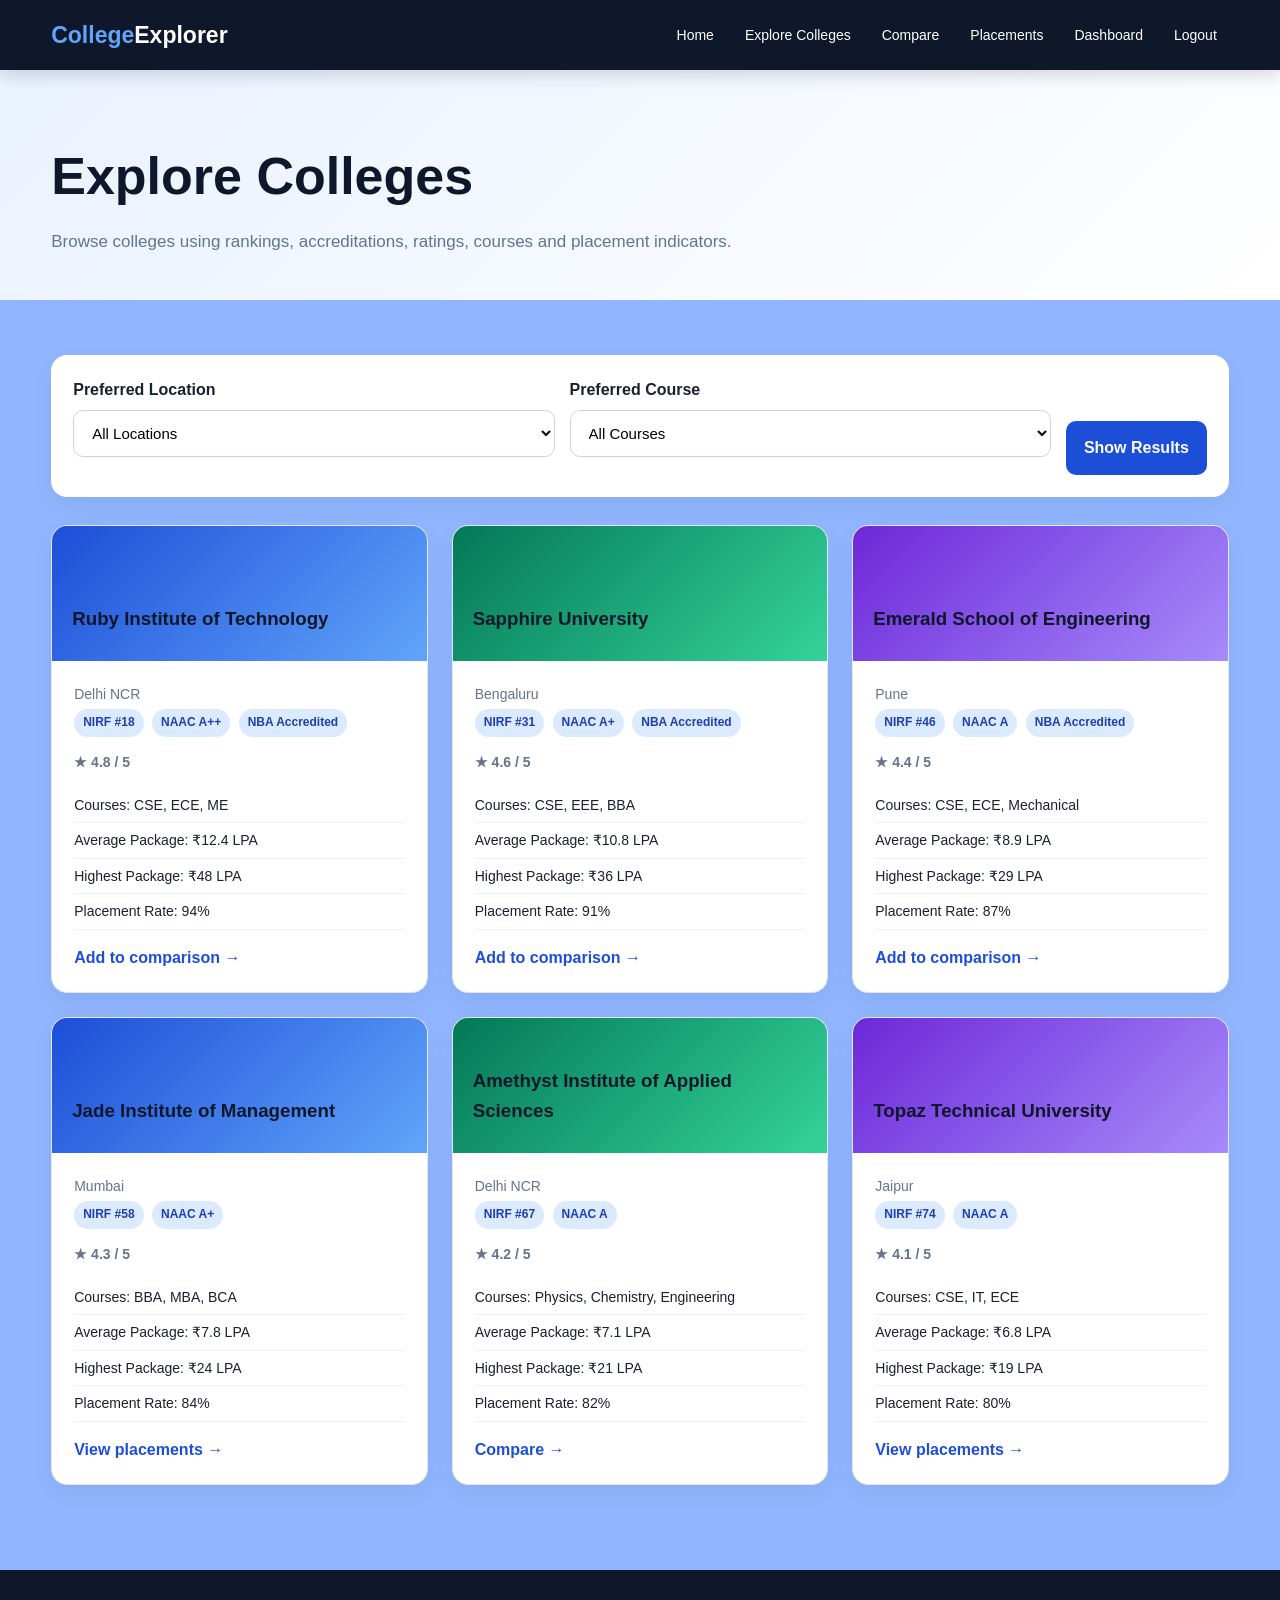
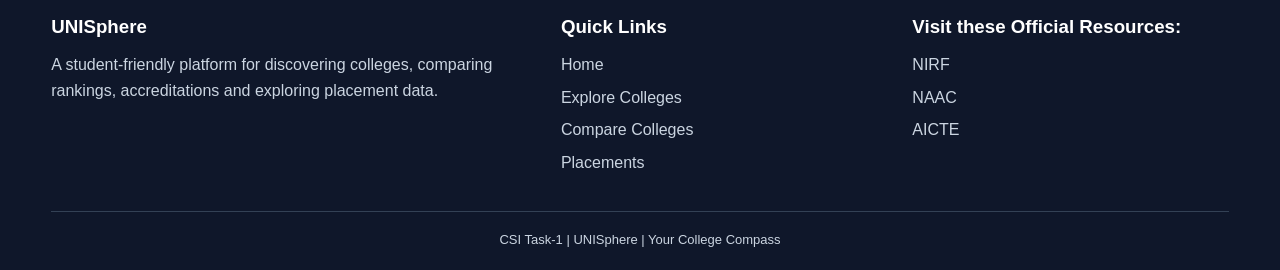
==== colleges.html @ 5392006a "Add UNISphere website" ====
<!DOCTYPE html>
<html lang="en">
<head>
    <meta charset="UTF-8">
    <meta name="viewport" content="width=device-width, initial-scale=1.0">
    <title>Explore Colleges | College Explorer</title>
    <link rel="stylesheet" href="style.css">
</head>
<body>

<nav class="navbar">
    <div class="nav-container">
        <a class="nav-brand" href="home.html">College<span>Explorer</span></a>

        <ul class="nav-links">
            <li><a href="home.html" >Home</a></li>
            <li><a href="colleges.html">Explore Colleges</a></li>
            <li><a href="compare.html">Compare</a></li>
            <li><a href="placements.html">Placements</a></li>
            <li><a href="dashboard.html">Dashboard</a></li>
            <li><a href="login.html">Logout</a></li>
        </ul>
    </div>
</nav>


<header class="page-header">
    <div class="container">
        <h1>Explore Colleges</h1>
        <p>
            Browse colleges using rankings, accreditations, ratings,
            courses and placement indicators.
        </p>
    </div>
</header>

<section class="section">
    <div class="container">
        <div class="filter-box">
            <div class="form-group">
                <label for="location">Preferred Location</label>
                <select id="location">
                    <option>All Locations</option>
                    <option>Delhi NCR</option>
                    <option>Mumbai</option>
                    <option>Bengaluru</option>
                    <option>Pune</option>
                    <option>Chennai</option>
                </select>
            </div>

            <div class="form-group">
                <label for="course">Preferred Course</label>
                <select id="course">
                    <option>All Courses</option>
                    <option>Computer Science</option>
                    <option>Electronics</option>
                    <option>Mechanical Engineering</option>
                    <option>Business Administration</option>
                </select>
            </div>

            <a href="#college-list" class="primary-button">Show Results</a>
        </div>

        <div id="college-list" class="college-grid">

            <article class="card college-card">
                <div class="college-top">
                    <h3>Ruby Institute of Technology</h3>
                </div>
                <div class="college-content">
                    <p>Delhi NCR</p>
                    <span class="badge">NIRF #18</span>
                    <span class="badge">NAAC A++</span>
                    <span class="badge">NBA Accredited</span>
                    <p class="rating">★ 4.8 / 5</p>
                    <ul class="detail-list">
                        <li>Courses: CSE, ECE, ME</li>
                        <li>Average Package: ₹12.4 LPA</li>
                        <li>Highest Package: ₹48 LPA</li>
                        <li>Placement Rate: 94%</li>
                    </ul>
                    <a class="text-link" href="compare.html">Add to comparison →</a>
                </div>
            </article>

            <article class="card college-card">
                <div class="college-top green">
                    <h3>Sapphire University</h3>
                </div>
                <div class="college-content">
                    <p>Bengaluru</p>
                    <span class="badge">NIRF #31</span>
                    <span class="badge">NAAC A+</span>
                    <span class="badge">NBA Accredited</span>
                    <p class="rating">★ 4.6 / 5</p>
                    <ul class="detail-list">
                        <li>Courses: CSE, EEE, BBA</li>
                        <li>Average Package: ₹10.8 LPA</li>
                        <li>Highest Package: ₹36 LPA</li>
                        <li>Placement Rate: 91%</li>
                    </ul>
                    <a class="text-link" href="compare.html">Add to comparison →</a>
                </div>
            </article>

            <article class="card college-card">
                <div class="college-top purple">
                    <h3>Emerald School of Engineering</h3>
                </div>
                <div class="college-content">
                    <p>Pune</p>
                    <span class="badge">NIRF #46</span>
                    <span class="badge">NAAC A</span>
                    <span class="badge">NBA Accredited</span>
                    <p class="rating">★ 4.4 / 5</p>
                    <ul class="detail-list">
                        <li>Courses: CSE, ECE, Mechanical</li>
                        <li>Average Package: ₹8.9 LPA</li>
                        <li>Highest Package: ₹29 LPA</li>
                        <li>Placement Rate: 87%</li>
                    </ul>
                    <a class="text-link" href="compare.html">Add to comparison →</a>
                </div>
            </article>

            <article class="card college-card">
                <div class="college-top">
                    <h3>Jade Institute of Management</h3>
                </div>
                <div class="college-content">
                    <p>Mumbai</p>
                    <span class="badge">NIRF #58</span>
                    <span class="badge">NAAC A+</span>
                    <p class="rating">★ 4.3 / 5</p>
                    <ul class="detail-list">
                        <li>Courses: BBA, MBA, BCA</li>
                        <li>Average Package: ₹7.8 LPA</li>
                        <li>Highest Package: ₹24 LPA</li>
                        <li>Placement Rate: 84%</li>
                    </ul>
                    <a class="text-link" href="placements.html">View placements →</a>
                </div>
            </article>

            <article class="card college-card">
                <div class="college-top green">
                    <h3>Amethyst Institute of Applied Sciences</h3>
                </div>
                <div class="college-content">
                    <p>Delhi NCR</p>
                    <span class="badge">NIRF #67</span>
                    <span class="badge">NAAC A</span>
                    <p class="rating">★ 4.2 / 5</p>
                    <ul class="detail-list">
                        <li>Courses: Physics, Chemistry, Engineering</li>
                        <li>Average Package: ₹7.1 LPA</li>
                        <li>Highest Package: ₹21 LPA</li>
                        <li>Placement Rate: 82%</li>
                    </ul>
                    <a class="text-link" href="compare.html">Compare →</a>
                </div>
            </article>

            <article class="card college-card">
                <div class="college-top purple">
                    <h3>Topaz Technical University</h3>
                </div>
                <div class="college-content">
                    <p>Jaipur</p>
                    <span class="badge">NIRF #74</span>
                    <span class="badge">NAAC A</span>
                    <p class="rating">★ 4.1 / 5</p>
                    <ul class="detail-list">
                        <li>Courses: CSE, IT, ECE</li>
                        <li>Average Package: ₹6.8 LPA</li>
                        <li>Highest Package: ₹19 LPA</li>
                        <li>Placement Rate: 80%</li>
                    </ul>
                    <a class="text-link" href="placements.html">View placements →</a>
                </div>
            </article>

        </div>
    </div>
</section>

<footer>
    <div class="container footer-grid">
        <div>
            <h3>UNISphere</h3>
            <p>
                A student-friendly platform for discovering colleges,
                comparing rankings, accreditations and exploring placement data.
            </p>
        </div>

        <div>
            <h3>Quick Links</h3>
            <ul>
                <li><a href="home.html">Home</a></li>
                <li><a href="colleges.html">Explore Colleges</a></li>
                <li><a href="compare.html">Compare Colleges</a></li>
                <li><a href="placements.html">Placements</a></li>
            </ul>
        </div>

        <div>
            <h3>Visit these Official Resources:</h3>
            <ul>
                <li>
                    <a href="https://www.nirfindia.org/" target="_blank" rel="noopener">
                        NIRF
                    </a>
                </li>
                <li>
                    <a href="https://www.naac.gov.in/" target="_blank" rel="noopener">
                        NAAC
                    </a>
                </li>
                <li>
                    <a href="https://www.aicte-india.org/" target="_blank" rel="noopener">
                        AICTE
                    </a>
                </li>
            </ul>
        </div>
    </div>

    <div class="container copyright">
        CSI Task-1 | UNISphere | Your College Compass
    </div>
</footer>


</body>
</html>
---- style.css ----
* {
    margin: 0;
    padding: 0;
    box-sizing: border-box;
}

html {
    scroll-behavior: smooth;
}

body {
    font-family: Arial, Helvetica, sans-serif;
    background: #91b6ff;
    color: #18212f;
    line-height: 1.6;
}

a {
    color: inherit;
    text-decoration: none;
}

img {
    max-width: 100%;
    display: block;
}

/* login page */

.login-page {
    min-height: 100vh;
    display: flex;
    align-items: center;
    justify-content: center;
    padding: 30px;
    background: linear-gradient(135deg, #102a43, #1d4ed8, #60a5fa);
}

.login-box {
    width: min(430px, 100%);
    background: #ffffff;
    padding: 42px;
    border-radius: 22px;
    box-shadow: 0 20px 50px rgba(15, 23, 42, 0.25);
    animation: fadeUp 0.7s ease;
}

.logo {
    font-size: 30px;
    font-weight: 800;
    color: #1d4ed8;
    letter-spacing: 0.5px;
}

.logo span {
    color: #0f172a;
}

.login-box h1 {
    margin-top: 22px;
    font-size: 30px;
    color: #0f172a;
}

.login-subtitle {
    color: #64748b;
    margin: 7px 0 28px;
}

.form-group {
    margin-bottom: 18px;
}

.form-group label {
    display: block;
    font-weight: 700;
    margin-bottom: 7px;
}

.form-group input,
select {
    width: 100%;
    padding: 13px 14px;
    border: 1px solid #cbd5e1;
    border-radius: 10px;
    font-size: 15px;
    outline: none;
    background: #fff;
}

.form-group input:focus,
select:focus {
    border-color: #2563eb;
    box-shadow: 0 0 0 3px rgba(37, 99, 235, 0.12);
}

.login-button,
.primary-button {
    display: inline-block;
    width: 100%;
    border: none;
    padding: 14px 18px;
    border-radius: 10px;
    background: #1d4ed8;
    color: #fff;
    font-size: 16px;
    font-weight: 700;
    cursor: pointer;
    text-align: center;
    transition: 0.25s ease;
}

.login-button:hover,
.primary-button:hover {
    background: #1e40af;
    transform: translateY(-2px);
}

.demo-note {
    margin-top: 18px;
    padding: 12px;
    border-radius: 10px;
    background: #eff6ff;
    color: #1e3a8a;
    font-size: 13px;
}

/* ---------- Navbar ---------- */

.navbar {
    position: sticky;
    top: 0;
    z-index: 1000;
    background: #0f172a;
    color: #fff;
    box-shadow: 0 4px 18px rgba(15, 23, 42, 0.18);
}

.nav-container {
    width: min(1180px, 92%);
    margin: auto;
    min-height: 70px;
    display: flex;
    align-items: center;
    justify-content: space-between;
    gap: 25px;
}

.nav-brand {
    font-size: 23px;
    font-weight: 800;
    color: #60a5fa;
}

.nav-brand span {
    color: #fff;
}

.nav-links {
    display: flex;
    list-style: none;
    gap: 7px;
    flex-wrap: wrap;
    justify-content: flex-end;
}

.nav-links a {
    display: block;
    padding: 9px 12px;
    border-radius: 8px;
    font-size: 14px;
    transition: 0.2s;
}

.nav-links a:hover,
.nav-links a.active {
    background: #2563eb;
}

/* ---------- Common Layout ---------- */

.container {
    width: min(1180px, 92%);
    margin: auto;
}

.page-header {
    padding: 65px 0 45px;
    background: linear-gradient(135deg, #eaf2ff, #ffffff);
}

.page-header h1 {
    font-size: clamp(34px, 5vw, 52px);
    color: #0f172a;
    margin-bottom: 10px;
}

.page-header p {
    max-width: 720px;
    color: #64748b;
    font-size: 17px;
}

.section {
    padding: 55px 0;
}

.section-title {
    font-size: 30px;
    color: #0f172a;
    margin-bottom: 10px;
}

.section-subtitle {
    color: #64748b;
    margin-bottom: 28px;
}

/* ---------- Hero ---------- */

.hero {
    padding: 80px 0;
    background: linear-gradient(135deg, #0f172a, #1e3a8a);
    color: white;
}

.hero-grid {
    display: grid;
    grid-template-columns: 1.35fr 0.65fr;
    gap: 45px;
    align-items: center;
}

.hero h1 {
    font-size: clamp(38px, 6vw, 64px);
    line-height: 1.08;
    margin-bottom: 20px;
}

.hero p {
    color: #dbeafe;
    max-width: 650px;
    font-size: 18px;
}

.hero-buttons {
    display: flex;
    gap: 12px;
    flex-wrap: wrap;
    margin-top: 28px;
}

.hero .primary-button {
    width: auto;
}

.secondary-button {
    display: inline-block;
    padding: 13px 18px;
    border: 1px solid #93c5fd;
    border-radius: 10px;
    color: #fff;
    font-weight: 700;
    transition: 0.25s;
}

.secondary-button:hover {
    background: #fff;
    color: #1e3a8a;
}

.hero-stat-box {
    background: rgba(255,255,255,0.1);
    border: 1px solid rgba(255,255,255,0.18);
    border-radius: 20px;
    padding: 28px;
    backdrop-filter: blur(8px);
}

.hero-stat {
    padding: 15px 0;
    border-bottom: 1px solid rgba(255,255,255,0.15);
}

.hero-stat:last-child {
    border-bottom: none;
}

.hero-stat strong {
    display: block;
    font-size: 30px;
}
/* ================= TOP RECRUITERS ================= */

.recruiters-section {
    padding: 70px 0;
    background: #f7f9fc;
}

.section-heading {
    text-align: center;
    max-width: 700px;
    margin: 0 auto 40px;
}

.section-tag {
    display: inline-block;
    font-size: 13px;
    font-weight: 700;
    letter-spacing: 1.5px;
    color: #2563eb;
    margin-bottom: 10px;
}

.section-heading h2 {
    font-size: 32px;
    color: #0f172a;
    margin-bottom: 12px;
}

.section-heading p {
    color: #64748b;
    font-size: 16px;
    line-height: 1.7;
}

/* Recruiter Cards */

.recruiters-grid {
    max-width: 1100px;
    margin: 0 auto;
    padding: 0 20px;

    display: grid;
    grid-template-columns: repeat(5, 1fr);
    gap: 20px;
}

.recruiter-card {
    min-height: 160px;

    background: white;
    border: 1px solid #e2e8f0;
    border-radius: 14px;

    display: flex;
    flex-direction: column;
    align-items: center;
    justify-content: center;

    padding: 25px 15px;

    transition: all 0.3s ease;

    box-shadow: 0 4px 15px rgba(15, 23, 42, 0.05);
}

.recruiter-card:hover {
    transform: translateY(-7px);
    box-shadow: 0 12px 25px rgba(15, 23, 42, 0.12);
    border-color: #bfdbfe;
}

.recruiter-card img {
    width: 100px;
    height: 55px;

    object-fit: contain;

    margin-bottom: 18px;
}

.recruiter-card h3 {
    font-size: 15px;
    font-weight: 600;
    color: #334155;
    margin: 0;
}


/* ================= RESPONSIVE DESIGN ================= */

@media (max-width: 900px) {

    .recruiters-grid {
        grid-template-columns: repeat(3, 1fr);
    }

}

@media (max-width: 600px) {

    .recruiters-section {
        padding: 50px 0;
    }

    .section-heading h2 {
        font-size: 26px;
    }

    .recruiters-grid {
        grid-template-columns: repeat(2, 1fr);
        gap: 14px;
    }

    .recruiter-card {
        min-height: 140px;
    }

    .recruiter-card img {
        width: 80px;
        height: 45px;
    }

}

@media (max-width: 400px) {

    .recruiters-grid {
        grid-template-columns: 1fr;
    }

}
/* ---------- Cards ---------- */

.card-grid {
    display: grid;
    grid-template-columns: repeat(3, 1fr);
    gap: 22px;
}

.card {
    background: #fff;
    border: 1px solid #e2e8f0;
    border-radius: 16px;
    padding: 25px;
    box-shadow: 0 8px 24px rgba(15, 23, 42, 0.06);
    transition: 0.25s ease;
}

.card:hover {
    transform: translateY(-6px);
    box-shadow: 0 14px 32px rgba(15, 23, 42, 0.12);
}

.card h3 {
    color: #0f172a;
    margin: 10px 0 7px;
}

.card p {
    color: #64748b;
    font-size: 14px;
}

.card-icon {
    width: 48px;
    height: 48px;
    display: grid;
    place-items: center;
    border-radius: 12px;
    background: #dbeafe;
    color: #1d4ed8;
    font-size: 22px;
    font-weight: 800;
}

/* ---------- College Cards ---------- */

.college-grid {
    display: grid;
    grid-template-columns: repeat(3, 1fr);
    gap: 24px;
}

.college-card {
    overflow: hidden;
    padding: 0;
}

.college-top {
    height: 135px;
    background: linear-gradient(135deg, #1d4ed8, #60a5fa);
    display: flex;
    align-items: flex-end;
    padding: 20px;
    color: #fff;
}

.college-top.green {
    background: linear-gradient(135deg, #047857, #34d399);
}

.college-top.purple {
    background: linear-gradient(135deg, #6d28d9, #a78bfa);
}

.college-content {
    padding: 22px;
}

.badge {
    display: inline-block;
    padding: 4px 9px;
    border-radius: 20px;
    background: #dbeafe;
    color: #1e40af;
    font-size: 12px;
    font-weight: 700;
    margin: 4px 4px 0 0;
}

.rating {
    margin: 14px 0;
    color: #b45309;
    font-weight: 800;
}

.detail-list {
    list-style: none;
    margin: 15px 0;
}

.detail-list li {
    padding: 6px 0;
    border-bottom: 1px solid #eef2f7;
    font-size: 14px;
}

.text-link {
    color: #1d4ed8;
    font-weight: 700;
}

.text-link:hover {
    text-decoration: underline;
}

/* ---------- Comparison Table ---------- */

.table-wrap {
    overflow-x: auto;
    background: #fff;
    border-radius: 16px;
    box-shadow: 0 8px 25px rgba(15, 23, 42, 0.07);
}

.comparison-table {
    width: 100%;
    min-width: 780px;
    border-collapse: collapse;
}

.comparison-table th,
.comparison-table td {
    padding: 16px;
    text-align: left;
    border-bottom: 1px solid #e2e8f0;
}

.comparison-table th {
    background: #0f172a;
    color: #fff;
}

.comparison-table tr:hover td {
    background: #f8fafc;
}

.good {
    color: #047857;
    font-weight: 700;
}

/* ---------- Forms / Dashboard ---------- */

.filter-box {
    background: #fff;
    padding: 22px;
    border-radius: 16px;
    margin-bottom: 28px;
    display: grid;
    grid-template-columns: 1fr 1fr auto;
    gap: 15px;
    align-items: end;
    box-shadow: 0 8px 25px rgba(15, 23, 42, 0.06);
}

.filter-box .primary-button {
    width: auto;
}

.dashboard-grid {
    display: grid;
    grid-template-columns: repeat(4, 1fr);
    gap: 18px;
}

.stat-card {
    background: #fff;
    border-radius: 15px;
    padding: 22px;
    border: 1px solid #e2e8f0;
}

.stat-card span {
    color: #64748b;
    font-size: 13px;
}

.stat-card strong {
    display: block;
    font-size: 28px;
    color: #0f172a;
}

.status {
    display: inline-block;
    padding: 5px 10px;
    border-radius: 20px;
    font-size: 12px;
    font-weight: 700;
}

.status.accepted {
    background: #dcfce7;
    color: #166534;
}

.status.pending {
    background: #fef3c7;
    color: #92400e;
}

.status.rejected {
    background: #fee2e2;
    color: #991b1b;
}

/* ---------- Footer ---------- */

footer {
    background: #0f172a;
    color: #cbd5e1;
    padding: 42px 0 20px;
    margin-top: 30px;
}

.footer-grid {
    display: grid;
    grid-template-columns: 1.5fr 1fr 1fr;
    gap: 35px;
}

footer h3 {
    color: #fff;
    margin-bottom: 10px;
}

footer ul {
    list-style: none;
}

footer li {
    margin: 7px 0;
}

footer a:hover {
    color: #60a5fa;
}

.copyright {
    border-top: 1px solid #334155;
    margin-top: 28px;
    padding-top: 18px;
    font-size: 13px;
    text-align: center;
}

/* ---------- Animations ---------- */

@keyframes fadeUp {
    from {
        opacity: 0;
        transform: translateY(18px);
    }
    to {
        opacity: 1;
        transform: translateY(0);
    }
}

.fade-in {
    animation: fadeUp 0.7s ease both;
}

/* ---------- Responsive ---------- */

@media (max-width: 900px) {
    .hero-grid,
    .card-grid,
    .college-grid {
        grid-template-columns: repeat(2, 1fr);
    }

    .dashboard-grid {
        grid-template-columns: repeat(2, 1fr);
    }

    .nav-container {
        flex-direction: column;
        padding: 14px 0;
    }

    .nav-links {
        justify-content: center;
    }
}

@media (max-width: 650px) {
    .hero-grid,
    .card-grid,
    .college-grid,
    .dashboard-grid,
    .footer-grid {
        grid-template-columns: 1fr;
    }

    .filter-box {
        grid-template-columns: 1fr;
    }

    .hero {
        padding: 55px 0;
    }

    .page-header {
        padding: 45px 0 30px;
    }

    .login-box {
        padding: 30px 23px;
    }
}
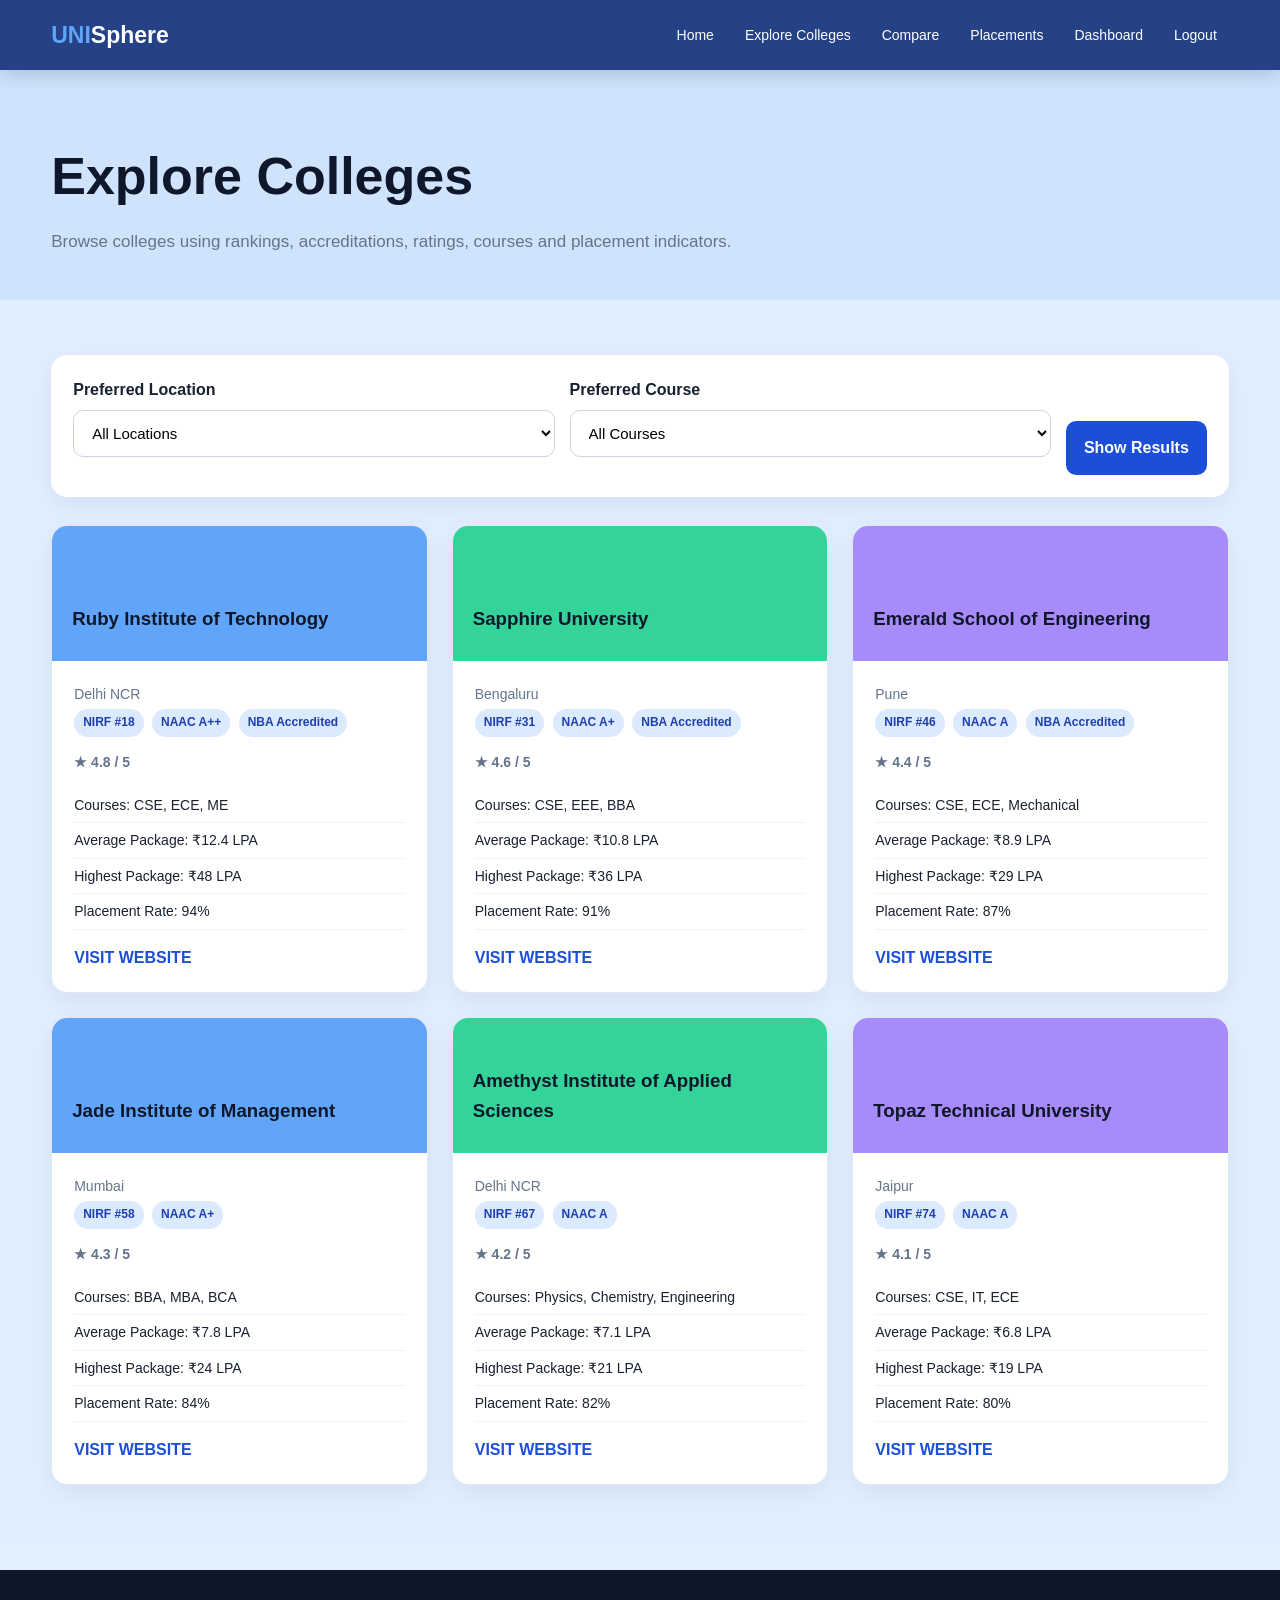
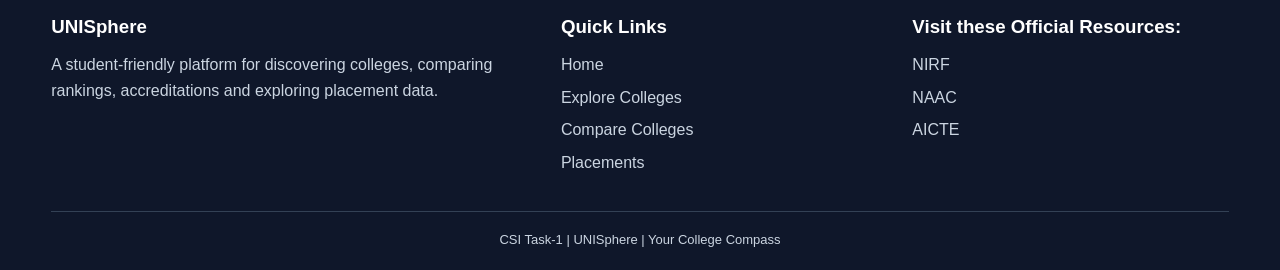
==== commit a0c6c77a: "updated home page, added conatct ticker, updated placements page, added college sites to college inf" ====
--- a/colleges.html
+++ b/colleges.html
@@ -10,7 +10,7 @@
 
 <nav class="navbar">
     <div class="nav-container">
-        <a class="nav-brand" href="home.html">College<span>Explorer</span></a>
+        <a class="nav-brand" href="home.html">UNI<span>Sphere</span></a>
 
         <ul class="nav-links">
             <li><a href="home.html" >Home</a></li>
@@ -81,7 +81,7 @@
                         <li>Highest Package: ₹48 LPA</li>
                         <li>Placement Rate: 94%</li>
                     </ul>
-                    <a class="text-link" href="compare.html">Add to comparison →</a>
+                    <a class="text-link" href="ruby.html">VISIT WEBSITE</a>
                 </div>
             </article>
 
@@ -101,7 +101,7 @@
                         <li>Highest Package: ₹36 LPA</li>
                         <li>Placement Rate: 91%</li>
                     </ul>
-                    <a class="text-link" href="compare.html">Add to comparison →</a>
+                    <a class="text-link" href="sapphire.html">VISIT WEBSITE</a>
                 </div>
             </article>
 
@@ -121,7 +121,7 @@
                         <li>Highest Package: ₹29 LPA</li>
                         <li>Placement Rate: 87%</li>
                     </ul>
-                    <a class="text-link" href="compare.html">Add to comparison →</a>
+                    <a class="text-link" href="emerald.html">VISIT WEBSITE</a>
                 </div>
             </article>
 
@@ -140,7 +140,7 @@
                         <li>Highest Package: ₹24 LPA</li>
                         <li>Placement Rate: 84%</li>
                     </ul>
-                    <a class="text-link" href="placements.html">View placements →</a>
+                    <a class="text-link" href="jade.html">VISIT WEBSITE</a>
                 </div>
             </article>
 
@@ -159,7 +159,7 @@
                         <li>Highest Package: ₹21 LPA</li>
                         <li>Placement Rate: 82%</li>
                     </ul>
-                    <a class="text-link" href="compare.html">Compare →</a>
+                    <a class="text-link" href="amythest.html">VISIT WEBSITE</a>
                 </div>
             </article>
 
@@ -178,7 +178,7 @@
                         <li>Highest Package: ₹19 LPA</li>
                         <li>Placement Rate: 80%</li>
                     </ul>
-                    <a class="text-link" href="placements.html">View placements →</a>
+                    <a class="text-link" href="topaz.html">VISIT WEBSITE</a>
                 </div>
             </article>
 
--- a/style.css
+++ b/style.css
@@ -10,7 +10,7 @@
 
 body {
     font-family: Arial, Helvetica, sans-serif;
-    background: #91b6ff;
+    background: #e0f0ff;
     color: #18212f;
     line-height: 1.6;
 }
@@ -125,13 +125,13 @@
     font-size: 13px;
 }
 
-/* ---------- Navbar ---------- */
+/* Navbar */
 
 .navbar {
     position: sticky;
     top: 0;
     z-index: 1000;
-    background: #0f172a;
+    background: #254286;
     color: #fff;
     box-shadow: 0 4px 18px rgba(15, 23, 42, 0.18);
 }
@@ -177,7 +177,7 @@
     background: #2563eb;
 }
 
-/* ---------- Common Layout ---------- */
+/* Common Layout */
 
 .container {
     width: min(1180px, 92%);
@@ -186,7 +186,7 @@
 
 .page-header {
     padding: 65px 0 45px;
-    background: linear-gradient(135deg, #eaf2ff, #ffffff);
+    background: hsl(213, 88%, 90%);
 }
 
 .page-header h1 {
@@ -203,6 +203,7 @@
 
 .section {
     padding: 55px 0;
+    background-color: #e1eeff
 }
 
 .section-title {
@@ -216,11 +217,12 @@
     margin-bottom: 28px;
 }
 
-/* ---------- Hero ---------- */
+/*Hero*/
 
 .hero {
     padding: 80px 0;
-    background: linear-gradient(135deg, #0f172a, #1e3a8a);
+    background-image: url("college_homepage_bg.jpg");
+    background-size: cover;
     color: white;
 }
 
@@ -232,15 +234,19 @@
 }
 
 .hero h1 {
-    font-size: clamp(38px, 6vw, 64px);
+    font-size: 56px;
     line-height: 1.08;
     margin-bottom: 20px;
+    color:#22469b
 }
 
 .hero p {
-    color: #dbeafe;
+    color: #0e2966;
+    font-style: bold;
     max-width: 650px;
     font-size: 18px;
+    background: rgba(255,255,255,0.6);
+    border-radius: 10px;
 }
 
 .hero-buttons {
@@ -257,7 +263,7 @@
 .secondary-button {
     display: inline-block;
     padding: 13px 18px;
-    border: 1px solid #93c5fd;
+    border: 1px solid #88bcf8;
     border-radius: 10px;
     color: #fff;
     font-weight: 700;
@@ -290,8 +296,7 @@
     display: block;
     font-size: 30px;
 }
-/* ================= TOP RECRUITERS ================= */
-
+/*recruiters*/
 .recruiters-section {
     padding: 70px 0;
     background: #f7f9fc;
@@ -378,7 +383,7 @@
 }
 
 
-/* ================= RESPONSIVE DESIGN ================= */
+/*RESPONSIVE DESIGN*/
 
 @media (max-width: 900px) {
 
@@ -421,7 +426,7 @@
     }
 
 }
-/* ---------- Cards ---------- */
+/*Cards*/
 
 .card-grid {
     display: grid;
@@ -465,7 +470,7 @@
     font-weight: 800;
 }
 
-/* ---------- College Cards ---------- */
+/*College Cards*/
 
 .college-grid {
     display: grid;
@@ -480,21 +485,29 @@
 
 .college-top {
     height: 135px;
-    background: linear-gradient(135deg, #1d4ed8, #60a5fa);
+    background-color:#60a5fa;
     display: flex;
     align-items: flex-end;
     padding: 20px;
-    color: #fff;
+    color: #f6f2f2;
+}
+.college-top:hover {
+    background-color: #2056ed;
 }
 
 .college-top.green {
-    background: linear-gradient(135deg, #047857, #34d399);
+    background-color: #34d399;
+}
+.college-top.green:hover {
+    background-color: #059669;
 }
 
 .college-top.purple {
-    background: linear-gradient(135deg, #6d28d9, #a78bfa);
-}
-
+    background-color: #a78bfa;
+}
+.college-top.purple:hover {
+    background-color: #8b5cf6;
+}
 .college-content {
     padding: 22px;
 }
@@ -536,7 +549,7 @@
     text-decoration: underline;
 }
 
-/* ---------- Comparison Table ---------- */
+/*Comparison Table*/
 
 .table-wrap {
     overflow-x: auto;
@@ -572,7 +585,7 @@
     font-weight: 700;
 }
 
-/* ---------- Forms / Dashboard ---------- */
+/*Forms / Dashboard*/
 
 .filter-box {
     background: #fff;
@@ -636,8 +649,23 @@
     background: #fee2e2;
     color: #991b1b;
 }
-
-/* ---------- Footer ---------- */
+/*contact-ticker-content*/
+.contact-ticker {
+    background-color: #254286;
+}
+.contact-ticker-content {
+    background-color: #254286;
+    padding: 15px;
+    font-size: 20px;
+    color: white;
+    display: inline-block;
+    position: relative;
+    align-items: center;
+    animation: contactscroll 15s infinite linear;
+    white-space: nowrap;
+}
+
+/* footer */
 
 footer {
     background: #0f172a;
@@ -677,7 +705,7 @@
     text-align: center;
 }
 
-/* ---------- Animations ---------- */
+/*Animations*/
 
 @keyframes fadeUp {
     from {
@@ -694,7 +722,16 @@
     animation: fadeUp 0.7s ease both;
 }
 
-/* ---------- Responsive ---------- */
+@keyframes contactscroll {
+    from {
+        transform: translate(0);
+    }
+    to {
+        transform: translate(-50%)
+    }
+}
+
+/*Responsive*/
 
 @media (max-width: 900px) {
     .hero-grid,
